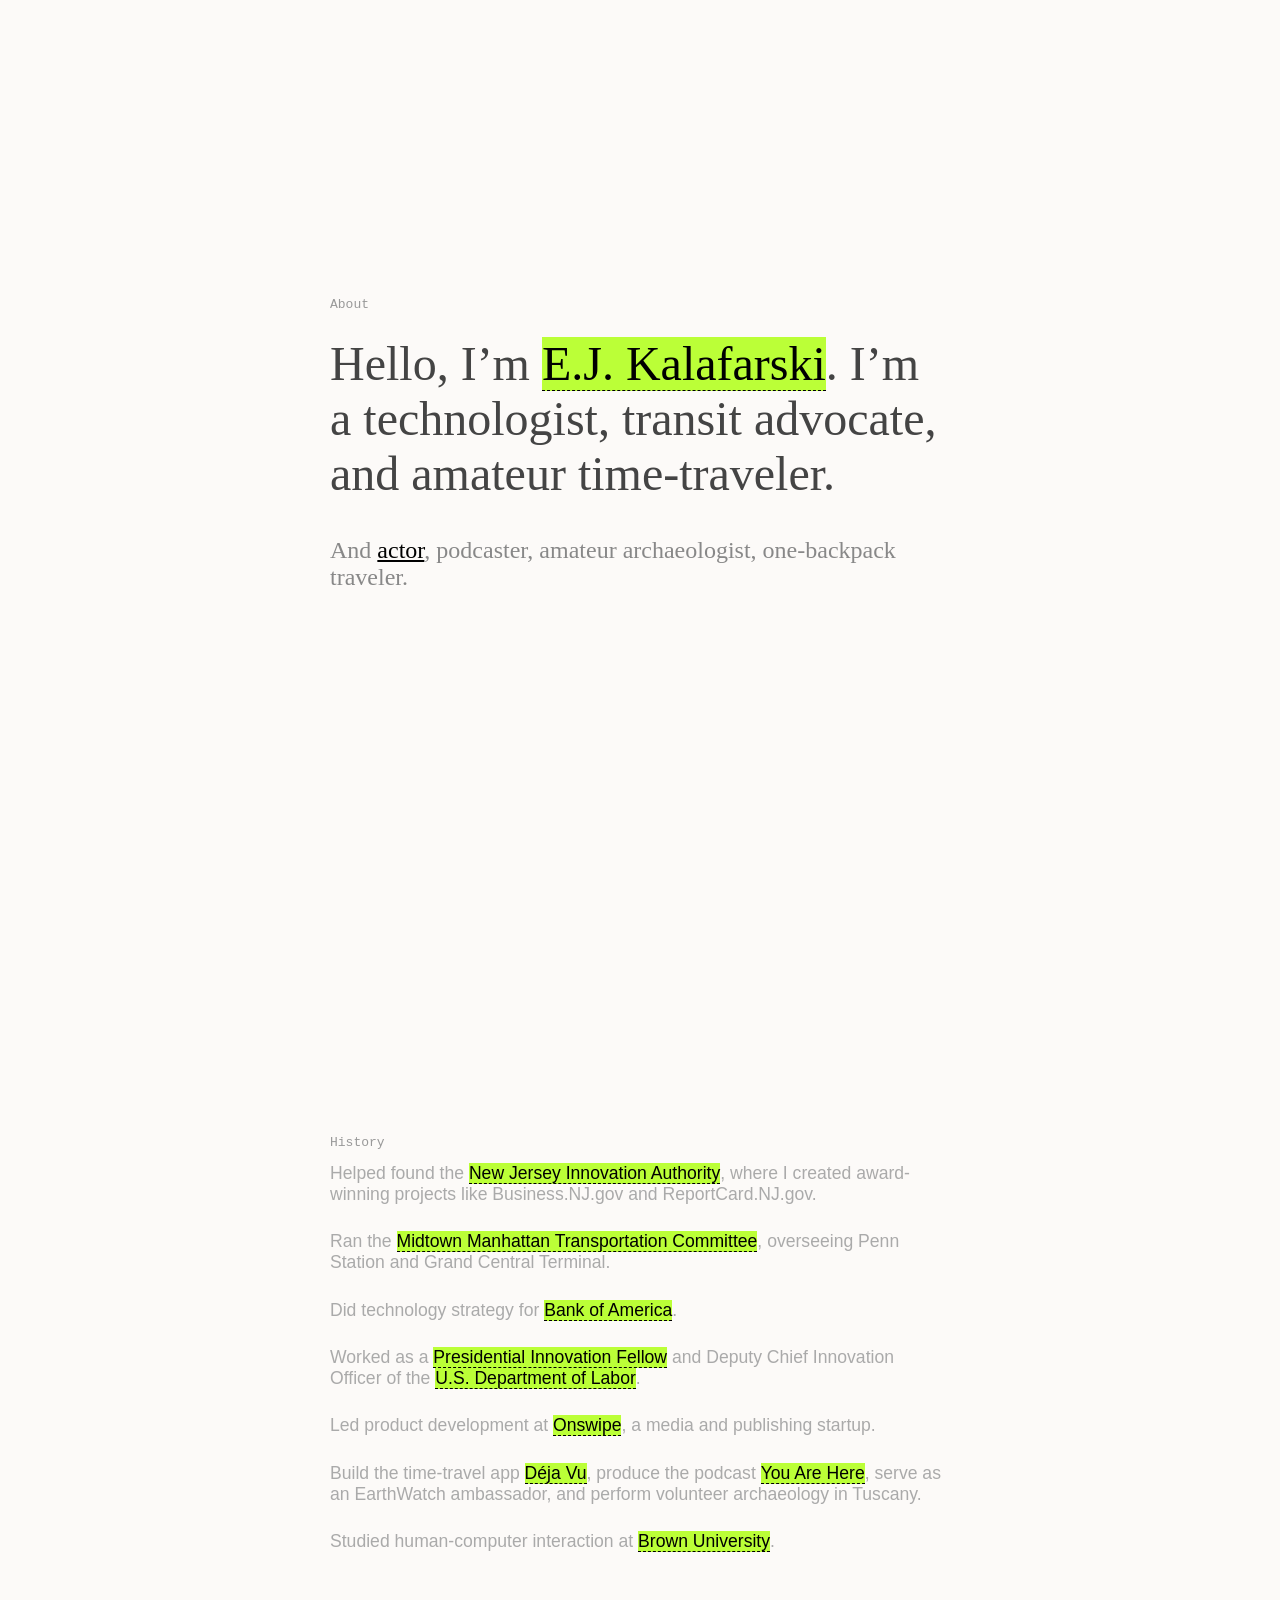
==== index.html @ 3dbba8ac "Added index.html" ====
<!DOCTYPE html>
<html lang="en">
<head>
    <meta charset="UTF-8"/>
    <title>E.J. Kalafarski</title>

    <link rel="me" href="https://mastodon.social/@ejkalafarski"/>
    <script src="/js/js-global/FancyZoom.js"></script>
    <script src="/js/js-global/FancyZoomHTML.js"></script>

    <!-- Open Graph bullshit, for home page: -->
    <meta property="og:title" content="You Are Here, by E.J. Kalafarski"/>
    <meta property="og:type" content="website"/>
    <meta property="og:url" content="https://ejkalafarski.com/"/>
    <meta property="og:image" content="https://daringfireball.net/graphics/df-wide-card.png"/>
    <meta property="og:site_name" content="E.J. Kalafarski"/>
    <meta property="og:description" content="Commentary on Apple, technology, design, politics, and more."/>

    <style>
    * { margin: 0; box-sizing: border-box; }
    :selection { backgorund-color: yellow; }
    body { background-color: #FCFAF8; font-family: Georgia; }
    main { width: 620px; margin: 0 auto 0 auto; }
    section { min-height: 100vh; display: flex; flex-direction: column; justify-content: center; padding: 80px 0; }
    h1 { font-size: 3em; font-weight: normal; color: #444; padding: .5em 0; }
    h2 { font-size: 1.5em; font-weight: normal; color: #888; padding: .5em 0; }
    h3 { font-family: sans-serif; font-size: 1.1em; font-weight: 100; color: #aaa; padding: .75em 0; }
    strong { font-weight: normal; color: black; background: #BBFF37; border-bottom: 1px dashed black; }
    a { color: black; }
    section p { font-family: monospace; color: #999; }
    </style>

    <!-- Google tag (gtag.js) -->
    <script async src="https://www.googletagmanager.com/gtag/js?id=G-PQM5FTX5YG"></script>
    <script>
      window.dataLayer = window.dataLayer || [];
      function gtag(){dataLayer.push(arguments);}
      gtag('js', new Date());

      gtag('config', 'G-PQM5FTX5YG');
    </script>

</head>
<body>
    <main>
        <section>
            <p>About</p>
            <h1>
                Hello, I’m <strong>E.J. Kalafarski</strong>. I’m a technologist, transit advocate, and amateur time-traveler.
            </h1>
            <h2>
                And <a href="/blog/">actor</a>, podcaster, amateur archaeologist, one-backpack traveler.
            </h2>
        </section>
        <section>
            <p>History</p>
            <h3>
                Helped found the <strong>New Jersey Innovation Authority</strong>, where I created award-winning projects like Business.NJ.gov and ReportCard.NJ.gov.
            </h3>
            <h3>
                Ran the <strong>Midtown Manhattan Transportation Committee</strong>, overseeing Penn Station and Grand Central Terminal.
            </h3>
            <h3>
                Did technology strategy for <strong>Bank of America</strong>.
            </h3>
            <h3>
                Worked as a <strong>Presidential Innovation Fellow</strong> and Deputy Chief Innovation Officer of the <strong>U.S. Department of Labor</strong>.
            </h3>
            <h3>
                Led product development at <strong>Onswipe</strong>, a media and publishing startup.
            </h3>
            <h3>
                Build the time-travel app <strong>Déja Vu</strong>, produce the podcast <strong>You Are Here</strong>, serve as an EarthWatch ambassador, and perform volunteer archaeology in Tuscany.
            </h3>
            <h3>
                Studied human-computer interaction at <strong>Brown University</strong>.
            </h3>
        </section>

    </main>
</body>
</html>
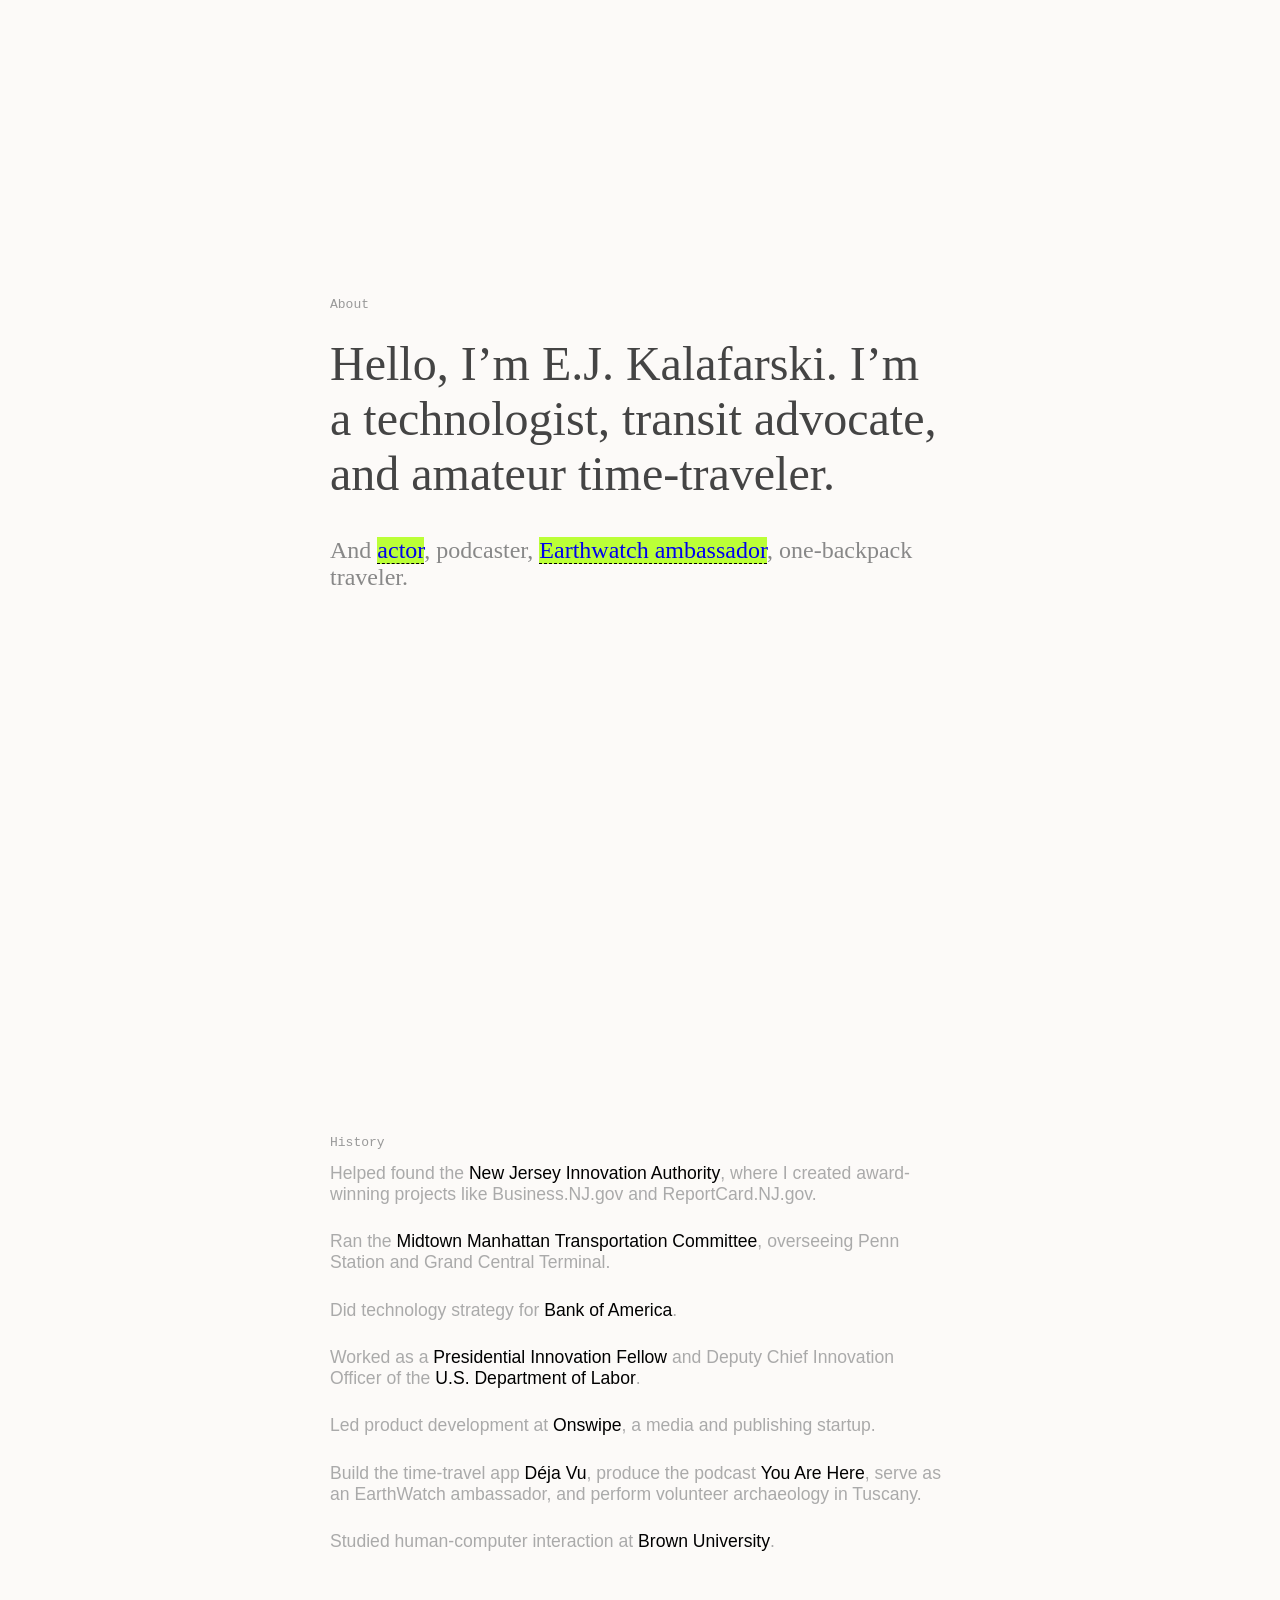
==== commit 5085d5ac: "Update links" ====
--- a/index.html
+++ b/index.html
@@ -25,8 +25,8 @@
     h1 { font-size: 3em; font-weight: normal; color: #444; padding: .5em 0; }
     h2 { font-size: 1.5em; font-weight: normal; color: #888; padding: .5em 0; }
     h3 { font-family: sans-serif; font-size: 1.1em; font-weight: 100; color: #aaa; padding: .75em 0; }
-    strong { font-weight: normal; color: black; background: #BBFF37; border-bottom: 1px dashed black; }
-    a { color: black; }
+    a { background: #BBFF37; text-decoration: none; border-bottom: 1px dashed black; }
+    strong { font-weight: normal; color: black; }
     section p { font-family: monospace; color: #999; }
     </style>
 
@@ -46,10 +46,10 @@
         <section>
             <p>About</p>
             <h1>
-                Hello, I’m <strong>E.J. Kalafarski</strong>. I’m a technologist, transit advocate, and amateur time-traveler.
+                Hello, I’m E.J. Kalafarski. I’m a technologist, transit advocate, and amateur time-traveler.
             </h1>
             <h2>
-                And <a href="/blog/">actor</a>, podcaster, amateur archaeologist, one-backpack traveler.
+                And <a href="https://www.backstage.com/tal/ejkalafarski/" target="_blank">actor</a>, podcaster, <a href="https://earthwatch.org/stories/thinking-lot-about-roman-empire" target="_blank">Earthwatch ambassador</a>, one-backpack traveler.
             </h2>
         </section>
         <section>
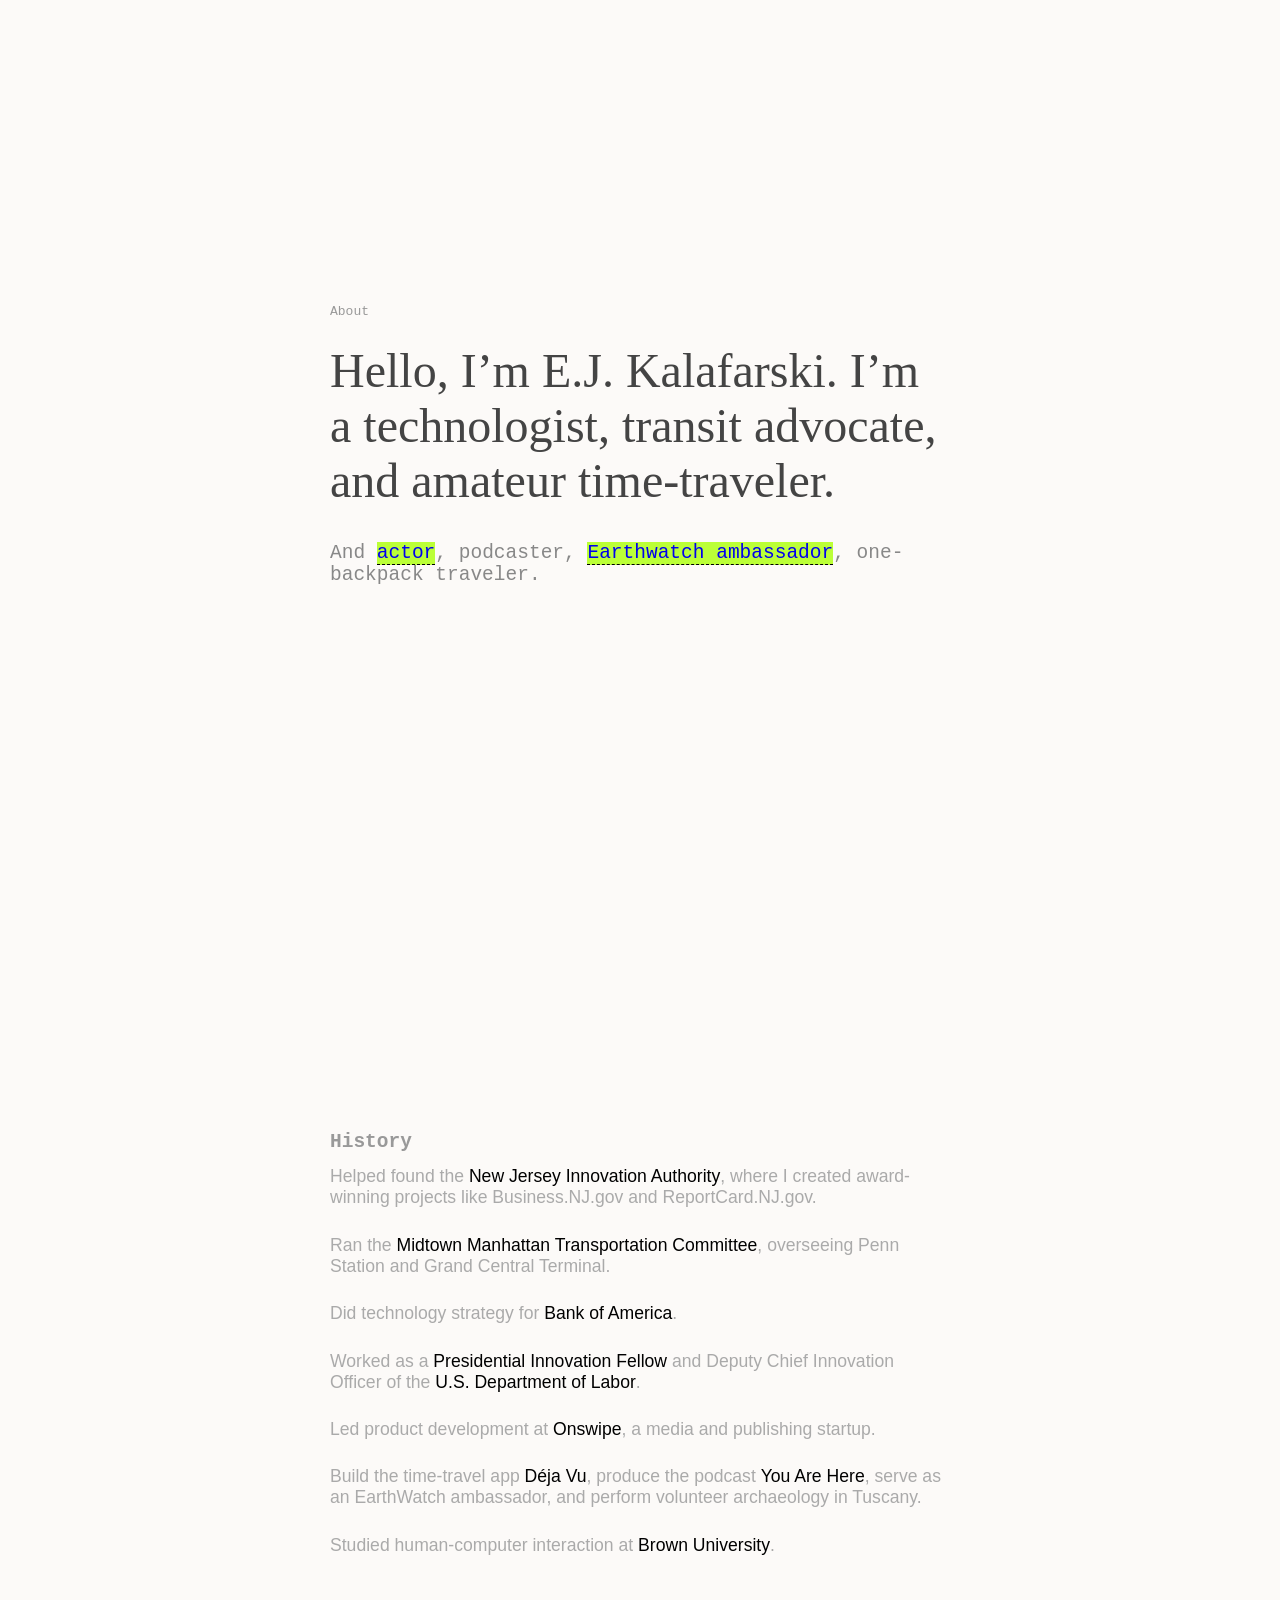
==== commit 4f145a03: "Blog index updates" ====
--- a/index.html
+++ b/index.html
@@ -5,8 +5,6 @@
     <title>E.J. Kalafarski</title>
 
     <link rel="me" href="https://mastodon.social/@ejkalafarski"/>
-    <script src="/js/js-global/FancyZoom.js"></script>
-    <script src="/js/js-global/FancyZoomHTML.js"></script>
 
     <!-- Open Graph bullshit, for home page: -->
     <meta property="og:title" content="You Are Here, by E.J. Kalafarski"/>
@@ -23,11 +21,12 @@
     main { width: 620px; margin: 0 auto 0 auto; }
     section { min-height: 100vh; display: flex; flex-direction: column; justify-content: center; padding: 80px 0; }
     h1 { font-size: 3em; font-weight: normal; color: #444; padding: .5em 0; }
-    h2 { font-size: 1.5em; font-weight: normal; color: #888; padding: .5em 0; }
-    h3 { font-family: sans-serif; font-size: 1.1em; font-weight: 100; color: #aaa; padding: .75em 0; }
+    .subhead { font-size: 1.5em; font-weight: normal; color: #888; padding: .5em 0; }
+    ul { padding: 0; margin: 0; }
+    li { font-family: sans-serif; font-size: 1.1em; font-weight: 100; color: #aaa; padding: .75em 0; list-style: none; }
     a { background: #BBFF37; text-decoration: none; border-bottom: 1px dashed black; }
     strong { font-weight: normal; color: black; }
-    section p { font-family: monospace; color: #999; }
+    section p, h2 { font-family: monospace; color: #999; }
     </style>
 
     <!-- Google tag (gtag.js) -->
@@ -48,33 +47,35 @@
             <h1>
                 Hello, I’m E.J. Kalafarski. I’m a technologist, transit advocate, and amateur time-traveler.
             </h1>
-            <h2>
+            <p class="subhead">
                 And <a href="https://www.backstage.com/tal/ejkalafarski/" target="_blank">actor</a>, podcaster, <a href="https://earthwatch.org/stories/thinking-lot-about-roman-empire" target="_blank">Earthwatch ambassador</a>, one-backpack traveler.
             </h2>
         </section>
         <section>
-            <p>History</p>
-            <h3>
-                Helped found the <strong>New Jersey Innovation Authority</strong>, where I created award-winning projects like Business.NJ.gov and ReportCard.NJ.gov.
-            </h3>
-            <h3>
-                Ran the <strong>Midtown Manhattan Transportation Committee</strong>, overseeing Penn Station and Grand Central Terminal.
-            </h3>
-            <h3>
-                Did technology strategy for <strong>Bank of America</strong>.
-            </h3>
-            <h3>
-                Worked as a <strong>Presidential Innovation Fellow</strong> and Deputy Chief Innovation Officer of the <strong>U.S. Department of Labor</strong>.
-            </h3>
-            <h3>
-                Led product development at <strong>Onswipe</strong>, a media and publishing startup.
-            </h3>
-            <h3>
-                Build the time-travel app <strong>Déja Vu</strong>, produce the podcast <strong>You Are Here</strong>, serve as an EarthWatch ambassador, and perform volunteer archaeology in Tuscany.
-            </h3>
-            <h3>
-                Studied human-computer interaction at <strong>Brown University</strong>.
-            </h3>
+            <h2>History</h2>
+            <ul>
+                <li>
+                    Helped found the <strong>New Jersey Innovation Authority</strong>, where I created award-winning projects like Business.NJ.gov and ReportCard.NJ.gov.
+                </li>
+                <li>
+                    Ran the <strong>Midtown Manhattan Transportation Committee</strong>, overseeing Penn Station and Grand Central Terminal.
+                </li>
+                <li>
+                    Did technology strategy for <strong>Bank of America</strong>.
+                </li>
+                <li>
+                    Worked as a <strong>Presidential Innovation Fellow</strong> and Deputy Chief Innovation Officer of the <strong>U.S. Department of Labor</strong>.
+                </li>
+                <li>
+                    Led product development at <strong>Onswipe</strong>, a media and publishing startup.
+                </li>
+                <li>
+                    Build the time-travel app <strong>Déja Vu</strong>, produce the podcast <strong>You Are Here</strong>, serve as an EarthWatch ambassador, and perform volunteer archaeology in Tuscany.
+                </li>
+                <li>
+                    Studied human-computer interaction at <strong>Brown University</strong>.
+                </li>
+            </ul>
         </section>
 
     </main>
